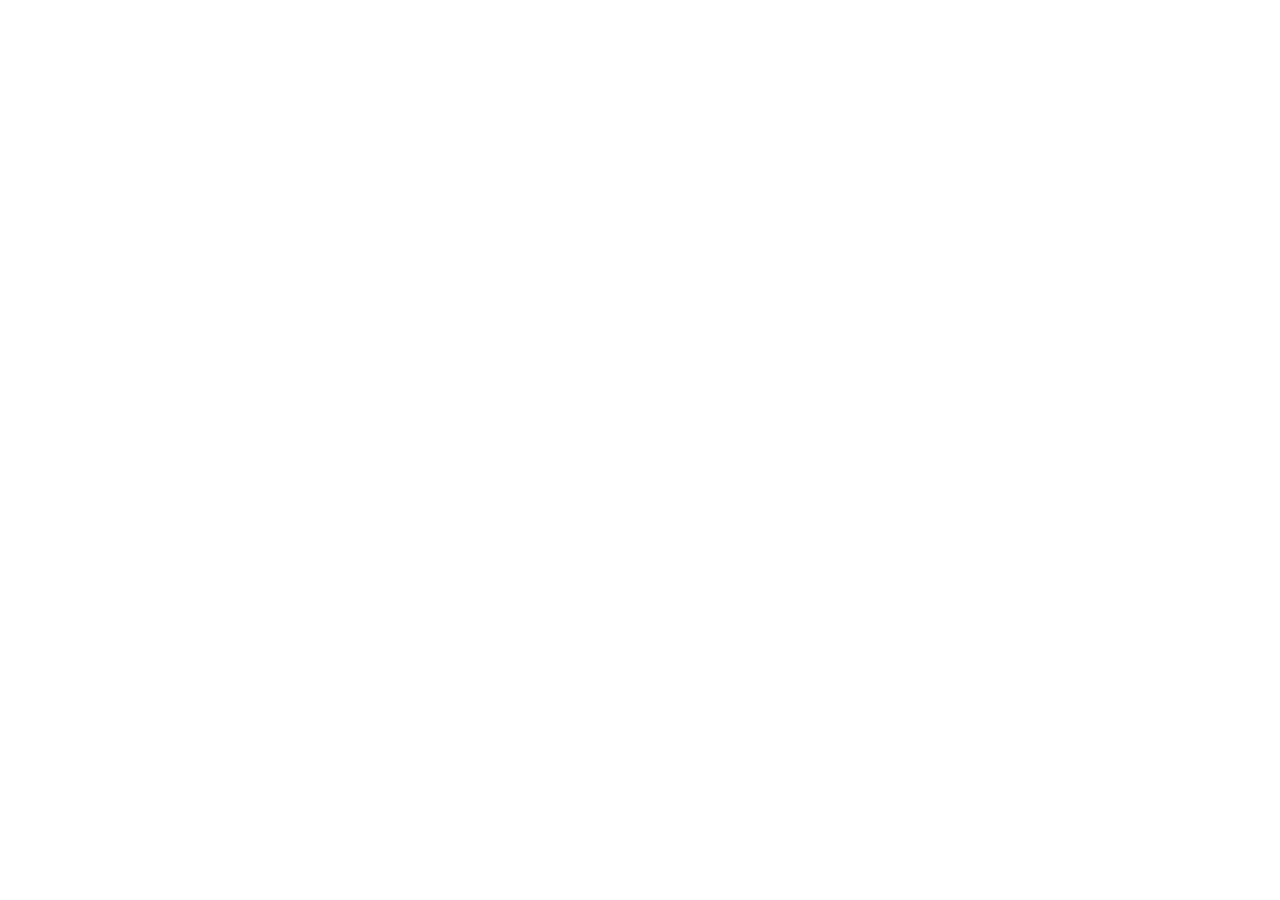
==== index.html @ 58065982 "Add files via upload" ====
<!DOCTYPE html>
<html lang="en">
<head>
  <meta charset="UTF-8">
  <meta name="viewport" content="width=device-width, initial-scale=1, viewport-fit=cover">
  <style>html.i18n-loading body{visibility:hidden}</style>
<script>
(function(){var d=document.documentElement,l='fa';
try{l=localStorage.getItem('site-lang')||'fa'}catch(e){}
d.lang=l;d.dir=l==='fa'?'rtl':'ltr';d.classList.add('i18n-loading');
setTimeout(function(){d.classList.remove('i18n-loading')},1500);})();
</script>
  <title>Kimia Gallery — Coffee House in Tehran</title>
  <meta name="description" content="Kimia Gallery is a coffee house in Tehran serving fresh coffee, sandwiches, cakes and drinks in a calm, art-filled space.">
  <meta name="theme-color" content="#0c0d12">
  <meta name="author" content="Kimia Gallery">
  <link rel="icon" href="imgs/favicon.svg" type="image/svg+xml">
  <link rel="preload" as="image" href="imgs/gallery-hero.png" fetchpriority="high">

  <link rel="preconnect" href="https://fonts.googleapis.com">
  <link rel="preconnect" href="https://fonts.gstatic.com" crossorigin>
  <link href="https://fonts.googleapis.com/css2?family=Fraunces:opsz,wght@9..144,300..600&family=Karla:wght@300;400;500;600&family=Vazirmatn:wght@300;400;500;600&display=swap" rel="stylesheet">
  <link rel="stylesheet" href="css/index.css">
</head>
<body>

  <!-- Soft glowing background shapes (the glass blurs these) -->
  <div class="bg" aria-hidden="true">
    <span class="orb orb-1"></span>
    <span class="orb orb-2"></span>
    <span class="orb orb-3"></span>
  </div>

  <button class="lang-btn" id="langBtn" type="button" data-no-i18n aria-label="Switch language">EN</button>
  <!-- Hamburger button -->
  <button class="burger" id="burger" aria-label="Open navigation" aria-expanded="false" aria-controls="drawer">
    <span></span><span></span><span></span>
  </button>

  <!-- Hamburger drawer: menu links -->
  <div class="scrim" id="scrim"></div>
  <nav class="drawer glass" id="drawer" aria-label="Main navigation" aria-hidden="true">
    <ul>
      <li><a href="pages/menu.html#coffee">Coffee's</a></li>
      <li><a href="pages/menu.html#mains">Main courses</a></li>
      <li><a href="pages/menu.html#desserts">Desserts</a></li>
      <li><a href="pages/menu.html#drinks">Drinks</a></li>
      <li><a href="pages/menu.html#reservations">Reservations</a></li>
    </ul>
  </nav>

  <main class="page">

    <!-- Top: title -->
    <header class="title glass">
      <p class="eyebrow">Coffee house · Tehran</p>
      <h1 data-no-i18n>Kimia Gallery</h1>
      <p class="est">Good taste, fresh coffee</p>

      <div class="hero-actions">
        <a class="cta hero-cta" href="pages/menu.html">View the menu</a>
        <ul class="hero-cats" aria-label="Menu categories">
          <li><a href="pages/menu.html#coffee">Coffee's</a></li>
          <li><a href="pages/menu.html#mains">Main courses</a></li>
          <li><a href="pages/menu.html#desserts">Desserts</a></li>
          <li><a href="pages/menu.html#drinks">Drinks</a></li>
          <li><a href="pages/menu.html#reservations">Reservations</a></li>
        </ul>
      </div>
    </header>

    <!-- Middle: featured interior -->
    <figure class="feature glass">
      <div class="feature-frame">
        <img src="imgs/gallery-hero.png" alt="Kimia Gallery interior" width="1536" height="1024" fetchpriority="high" decoding="async">
      </div>
      <figcaption class="feature-caption">
        <span class="kicker">Welcome</span>
        <span class="cap-text">Moments worth enjoying.</span>
      </figcaption>
    </figure>

    <!-- About -->
    <section class="about glass">
      <p id="about">Good taste, fresh coffee, and moments worth enjoying. At Kimia Gallery, discover unique flavours and make every visit a memorable experience.</p>
    </section>

    <!-- Secondary link -->
    <a class="reserve-link" href="pages/menu.html#reservations">Reserve a table</a>

    <footer class="site-foot">
      <p>Iran - Tehran - Vanak · Open every day, 12:00 – 23:00</p>
    </footer>

  </main>

  <script src="js/app.js"></script>
  <script src="js/lang.js"></script>
</body>
</html>
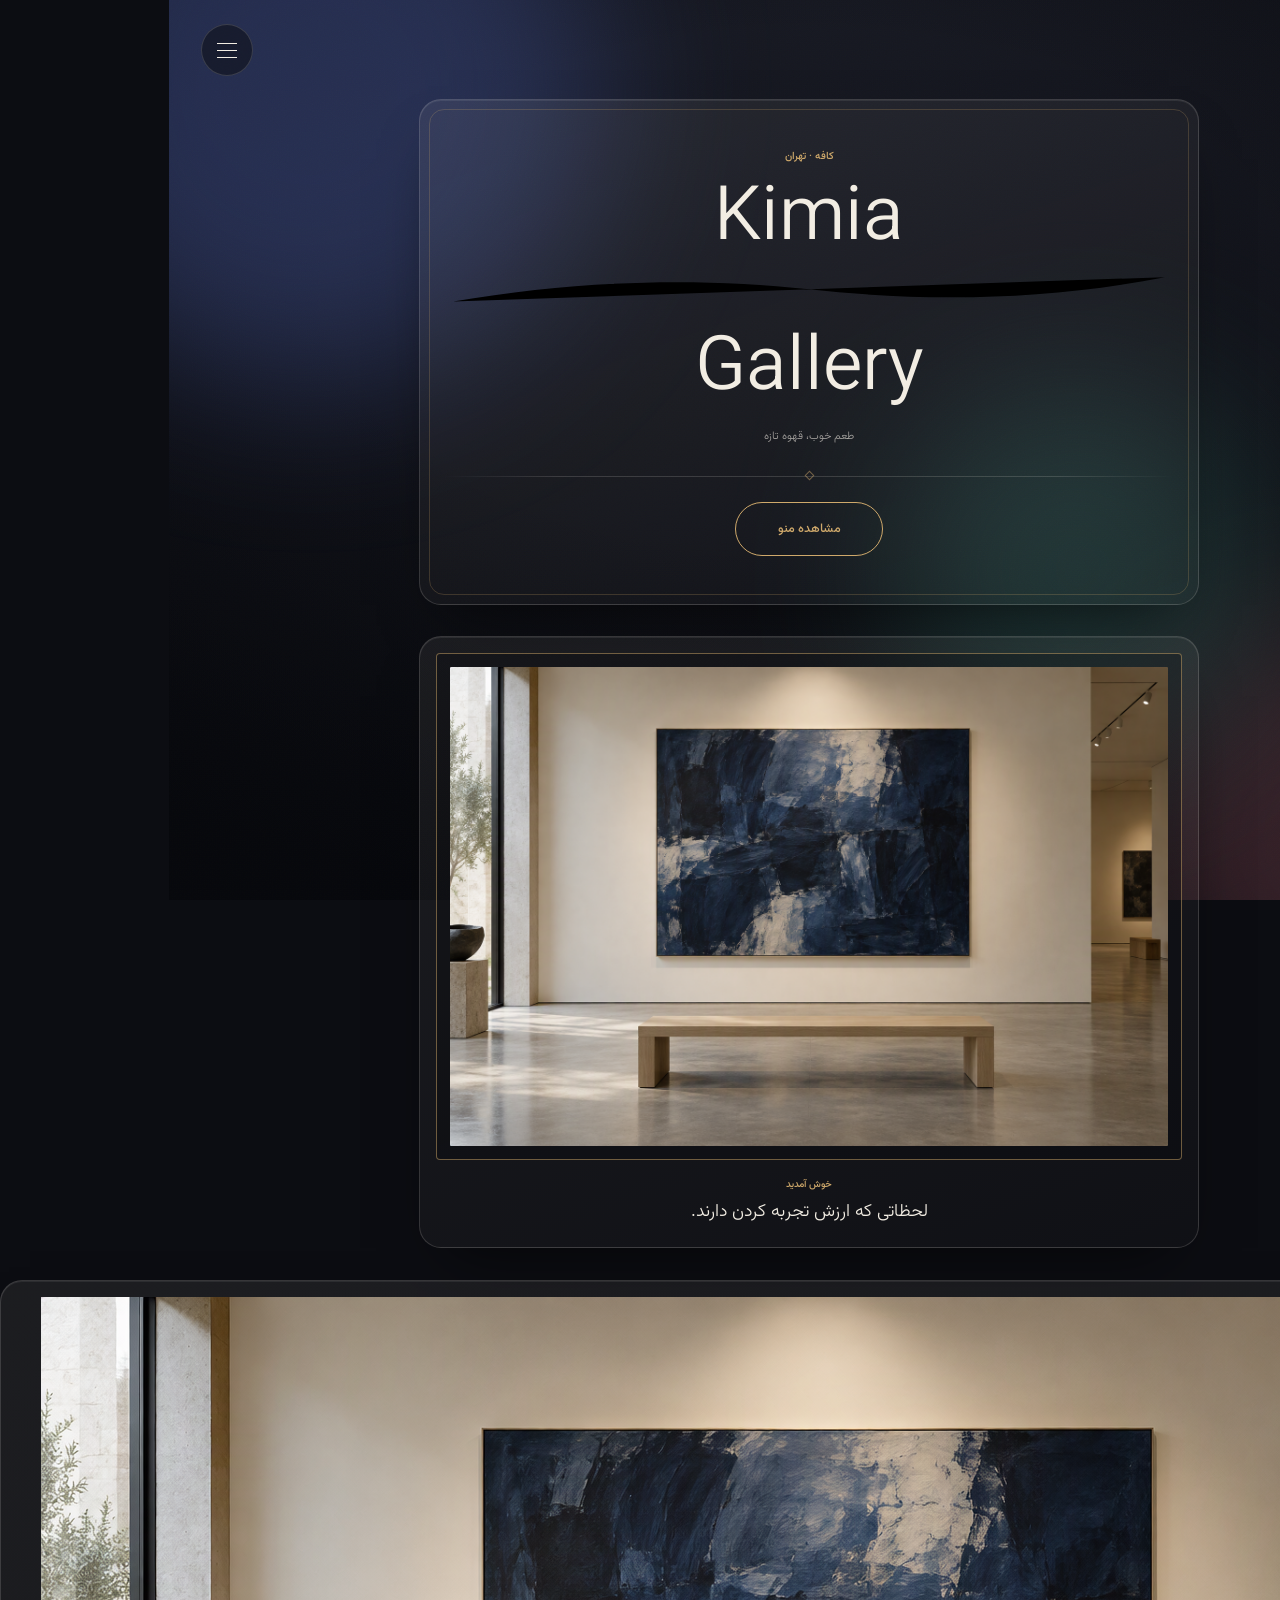
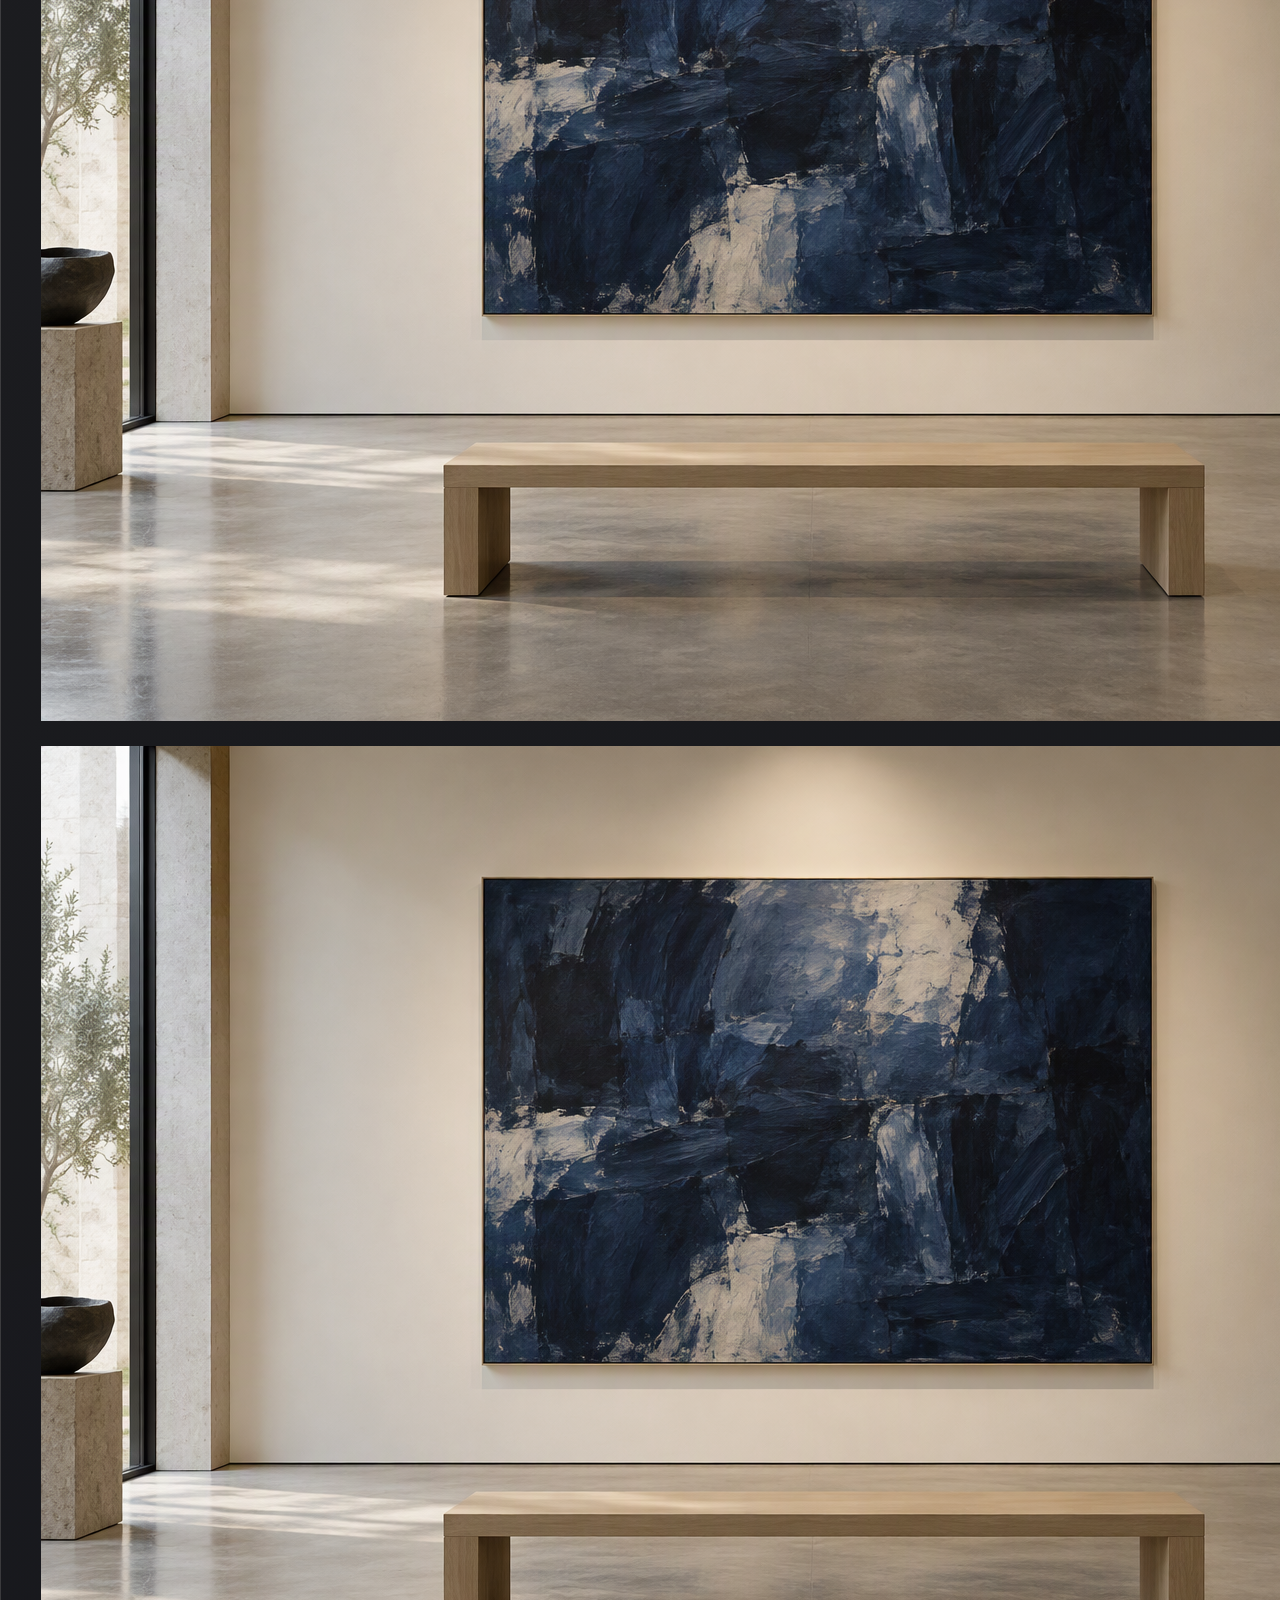
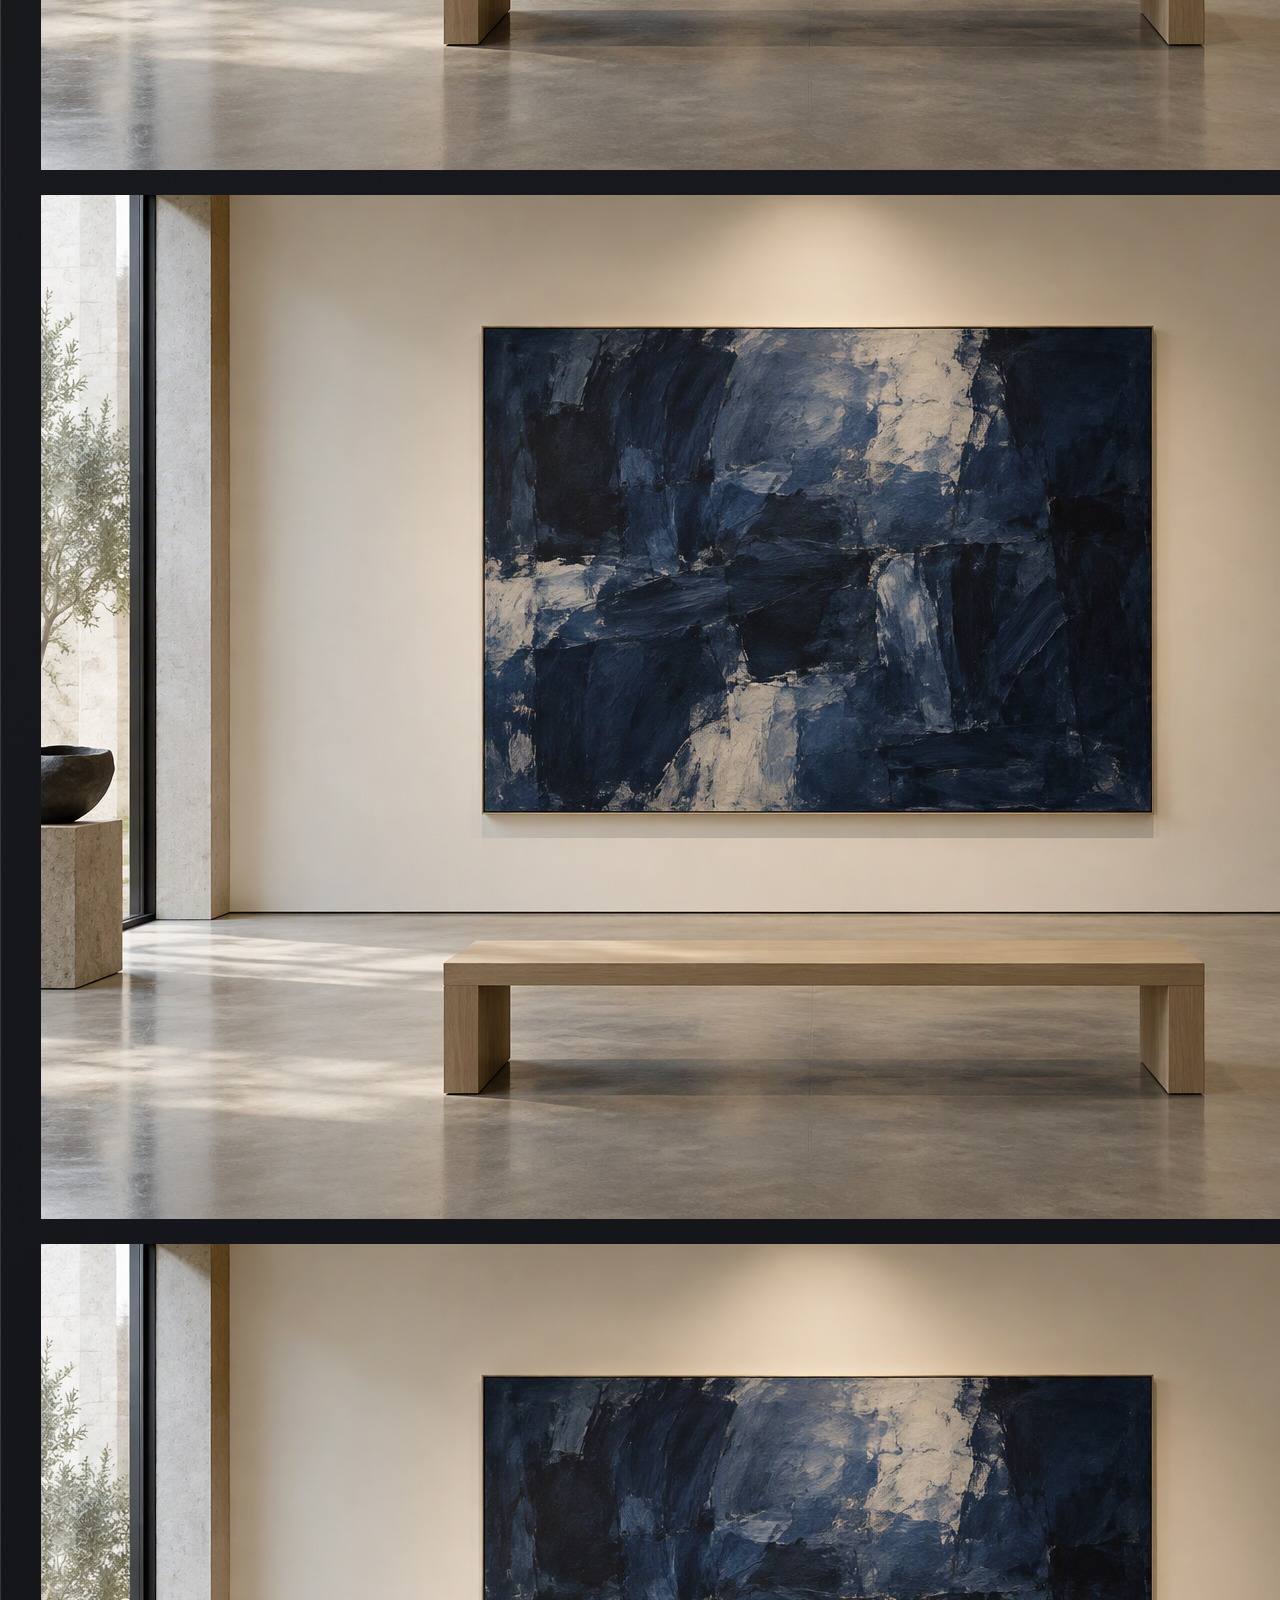
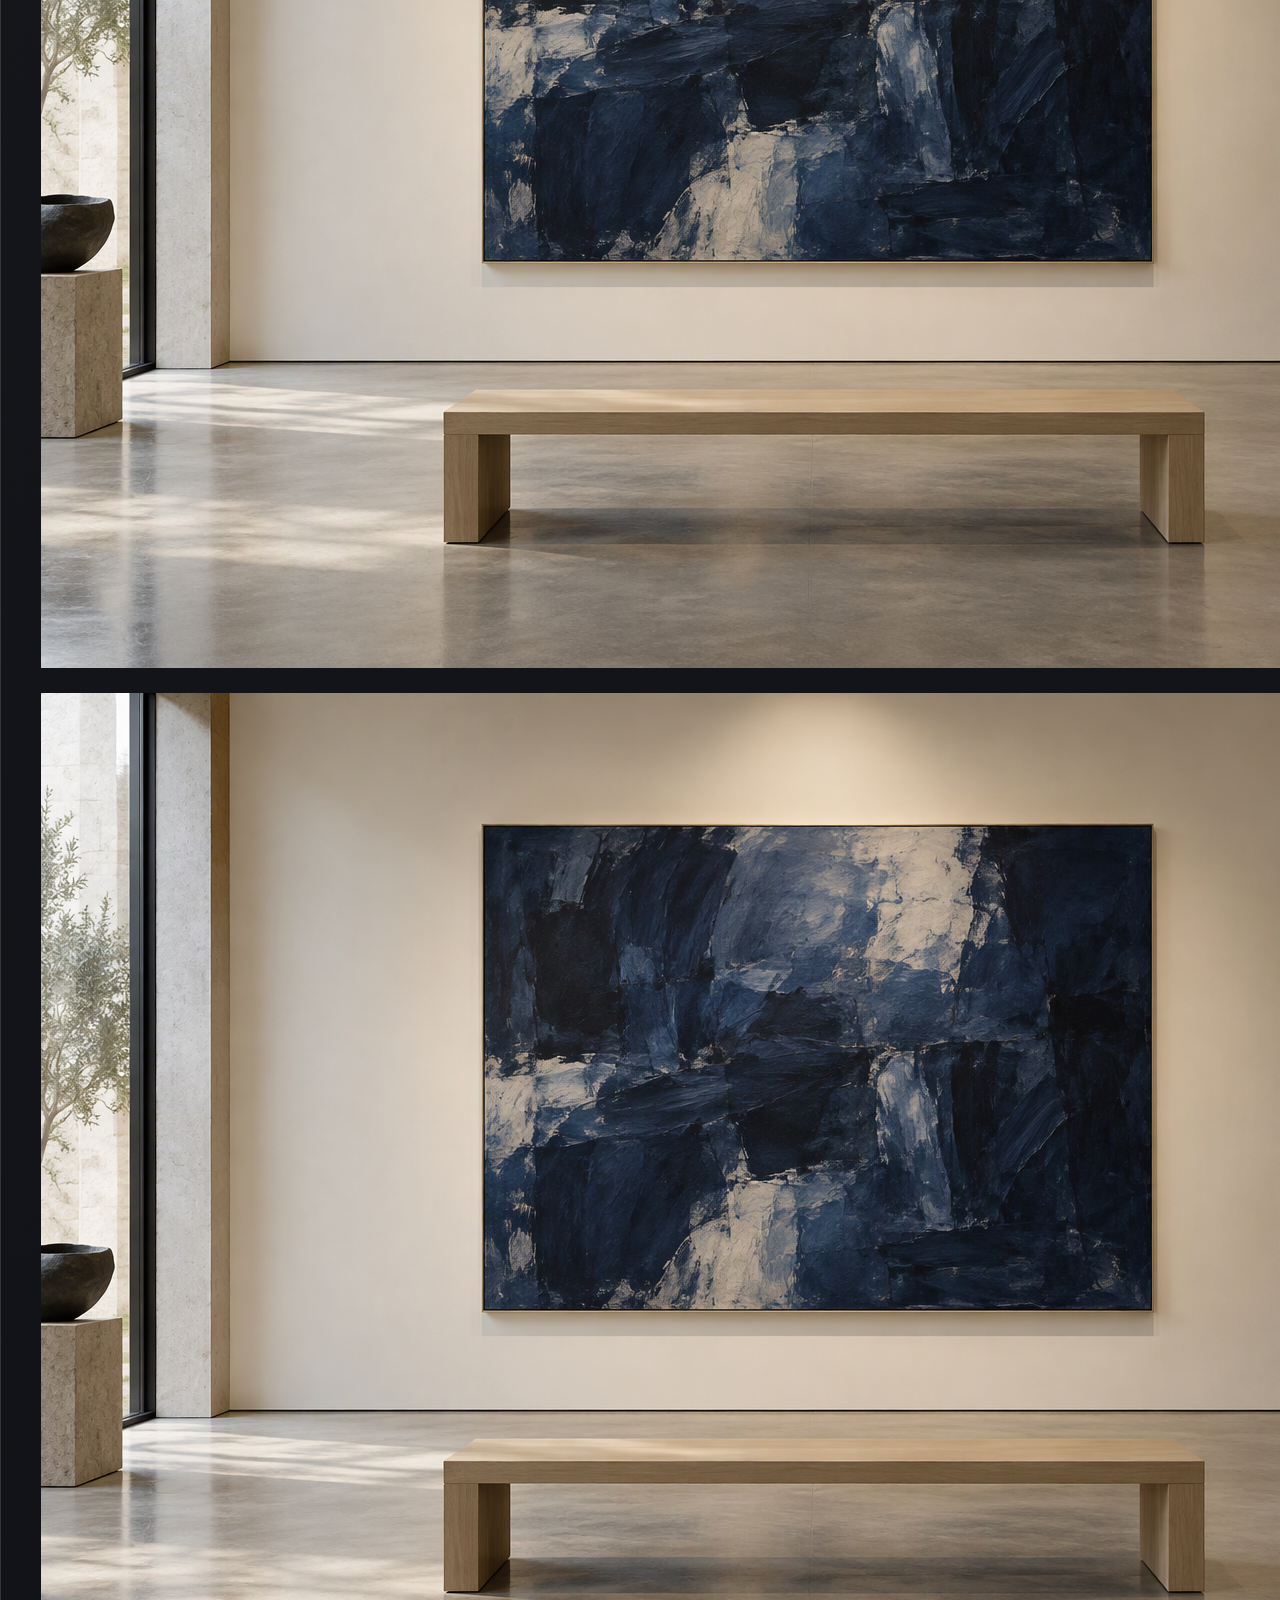
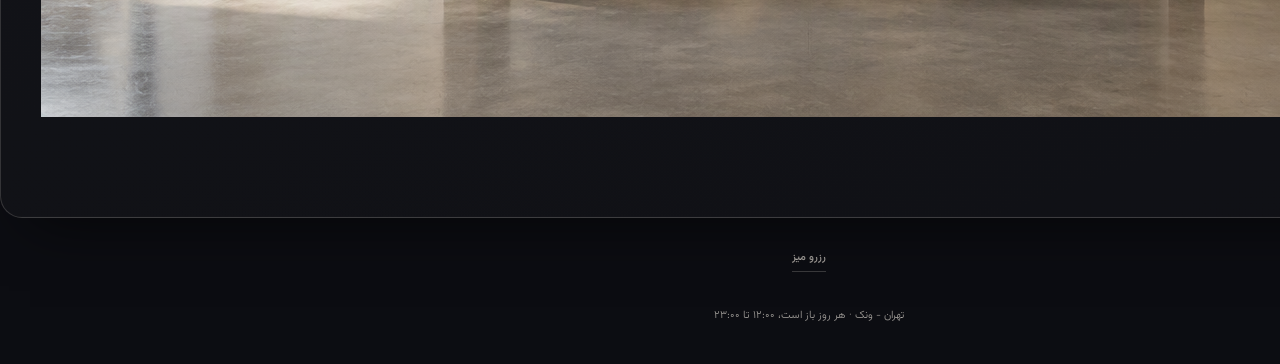
==== commit 27f397cf: "Update index.html" ====
--- a/index.html
+++ b/index.html
@@ -19,7 +19,7 @@
 
   <link rel="preconnect" href="https://fonts.googleapis.com">
   <link rel="preconnect" href="https://fonts.gstatic.com" crossorigin>
-  <link href="https://fonts.googleapis.com/css2?family=Fraunces:opsz,wght@9..144,300..600&family=Karla:wght@300;400;500;600&family=Vazirmatn:wght@300;400;500;600&display=swap" rel="stylesheet">
+  <link href="https://fonts.googleapis.com/css2?family=Instrument+Serif:ital@1&family=Fraunces:opsz,wght@9..144,300..600&family=Karla:wght@300;400;500;600&family=Vazirmatn:wght@300;400;500;600&display=swap" rel="stylesheet">
   <link rel="stylesheet" href="css/index.css">
 </head>
 <body>
@@ -54,18 +54,15 @@
     <!-- Top: title -->
     <header class="title glass">
       <p class="eyebrow">Coffee house · Tehran</p>
-      <h1 data-no-i18n>Kimia Gallery</h1>
+      <h1 data-no-i18n>
+        <span class="mark-name">Kimia</span>
+        <svg class="mark-flourish" viewBox="0 0 240 16" aria-hidden="true" focusable="false"><path d="M3 12C44 5 83 4 120 8c37 4 76 4 117-4"/></svg>
+        <span class="mark-sub">Gallery</span>
+      </h1>
       <p class="est">Good taste, fresh coffee</p>
 
       <div class="hero-actions">
         <a class="cta hero-cta" href="pages/menu.html">View the menu</a>
-        <ul class="hero-cats" aria-label="Menu categories">
-          <li><a href="pages/menu.html#coffee">Coffee's</a></li>
-          <li><a href="pages/menu.html#mains">Main courses</a></li>
-          <li><a href="pages/menu.html#desserts">Desserts</a></li>
-          <li><a href="pages/menu.html#drinks">Drinks</a></li>
-          <li><a href="pages/menu.html#reservations">Reservations</a></li>
-        </ul>
       </div>
     </header>
 
@@ -80,9 +77,45 @@
       </figcaption>
     </figure>
 
-    <!-- About -->
-    <section class="about glass">
-      <p id="about">Good taste, fresh coffee, and moments worth enjoying. At Kimia Gallery, discover unique flavours and make every visit a memorable experience.</p>
+    <!-- Gallery reel: replace each img src with your own photos -->
+    <section class="reel glass" id="gallery" role="region" aria-roledescription="carousel" aria-label="Photo gallery">
+      <div class="reel-frame">
+        <div class="reel-track" id="reelTrack" tabindex="0">
+          <figure class="reel-slide is-active">
+            <img src="imgs/gallery-hero.png" alt="Kimia Gallery" width="1536" height="1024" loading="lazy" decoding="async">
+          </figure>
+          <figure class="reel-slide">
+            <img src="imgs/gallery-hero.png" alt="Kimia Gallery" width="1536" height="1024" loading="lazy" decoding="async">
+          </figure>
+          <figure class="reel-slide">
+            <img src="imgs/gallery-hero.png" alt="Kimia Gallery" width="1536" height="1024" loading="lazy" decoding="async">
+          </figure>
+          <figure class="reel-slide">
+            <img src="imgs/gallery-hero.png" alt="Kimia Gallery" width="1536" height="1024" loading="lazy" decoding="async">
+          </figure>
+          <figure class="reel-slide">
+            <img src="imgs/gallery-hero.png" alt="Kimia Gallery" width="1536" height="1024" loading="lazy" decoding="async">
+          </figure>
+        </div>
+      </div>
+      <div class="reel-bar">
+        <span class="reel-count" data-no-i18n aria-hidden="true"><b id="reelNow">01</b><i id="reelTotal">05</i></span>
+        <div class="reel-dots">
+          <button class="reel-dot is-active" type="button" aria-label="Photo 1" aria-current="true"></button>
+          <button class="reel-dot" type="button" aria-label="Photo 2"></button>
+          <button class="reel-dot" type="button" aria-label="Photo 3"></button>
+          <button class="reel-dot" type="button" aria-label="Photo 4"></button>
+          <button class="reel-dot" type="button" aria-label="Photo 5"></button>
+        </div>
+        <div class="reel-nav">
+          <button class="reel-btn" id="reelPrev" type="button" aria-label="Previous photo">
+            <svg viewBox="0 0 24 24" aria-hidden="true" focusable="false"><path d="M14.5 5.5 8 12l6.5 6.5"/></svg>
+          </button>
+          <button class="reel-btn" id="reelNext" type="button" aria-label="Next photo">
+            <svg viewBox="0 0 24 24" aria-hidden="true" focusable="false"><path d="M9.5 5.5 16 12l-6.5 6.5"/></svg>
+          </button>
+        </div>
+      </div>
     </section>
 
     <!-- Secondary link -->
@@ -96,5 +129,6 @@
 
   <script src="js/app.js"></script>
   <script src="js/lang.js"></script>
+  <script src="js/gallery.js"></script>
 </body>
 </html>
--- a/css/index.css
+++ b/css/index.css
@@ -0,0 +1,437 @@
+/* ---------- Design tokens: change the look here ---------- */
+:root {
+  --bg-deep: #0c0d12;            /* ink */
+  --bg-mid: #171922;
+  --glow-1: #3b4a86;             /* ultramarine */
+  --glow-2: #8a4f5c;             /* rosewood */
+  --glow-3: #2e5a54;             /* deep teal */
+  --ink: #f2ede3;                /* warm ivory text */
+  --ink-soft: rgba(242, 237, 227, .64);
+  --accent: #cfa96b;             /* champagne */
+  --accent-soft: rgba(207, 169, 107, .5);
+  --glass-bg: rgba(242, 237, 227, .05);
+  --glass-border: rgba(242, 237, 227, .16);
+  --radius: 22px;
+  --font-display: "Fraunces", Georgia, serif;
+  --font-body: "Karla", system-ui, sans-serif;
+}
+
+*, *::before, *::after { box-sizing: border-box; }
+html { height: 100%; }
+body {
+  margin: 0;
+  min-height: 100%;
+  font-family: var(--font-body);
+  font-weight: 300;
+  color: var(--ink);
+  background: var(--bg-deep);
+  overflow-x: hidden;
+  -webkit-font-smoothing: antialiased;
+}
+
+/* ---------- Background ---------- */
+.bg {
+  position: fixed; inset: 0; z-index: -1;
+  background: radial-gradient(120% 90% at 50% 0%, var(--bg-mid), var(--bg-deep));
+  overflow: hidden;
+}
+.bg::before {
+  content: "";
+  position: absolute; inset: 0;
+  background: radial-gradient(90% 70% at 50% 32%, transparent 40%, rgba(4, 5, 8, .6));
+}
+.bg::after {
+  content: "";
+  position: absolute; inset: 0;
+  background-image: url("data:image/svg+xml,%3Csvg xmlns='http://www.w3.org/2000/svg' width='140' height='140'%3E%3Cfilter id='n'%3E%3CfeTurbulence type='fractalNoise' baseFrequency='0.85' numOctaves='2' stitchTiles='stitch'/%3E%3C/filter%3E%3Crect width='140' height='140' filter='url(%23n)' opacity='.55'/%3E%3C/svg%3E");
+  opacity: .16;
+  mix-blend-mode: soft-light;
+  pointer-events: none;
+}
+.orb { position: absolute; border-radius: 50%; filter: blur(80px); opacity: .5; }
+.orb-1 { width: 46vmax; height: 46vmax; background: var(--glow-1); top: -16vmax; left: -12vmax; }
+.orb-2 { width: 34vmax; height: 34vmax; background: var(--glow-2); bottom: -12vmax; right: -8vmax; opacity: .34; }
+.orb-3 { width: 30vmax; height: 30vmax; background: var(--glow-3); top: 42%; left: 56%; opacity: .45; }
+
+/* ---------- Glass ---------- */
+.glass {
+  background: linear-gradient(160deg, rgba(242, 237, 227, .07), rgba(242, 237, 227, .02));
+  border: 1px solid var(--glass-border);
+  border-radius: var(--radius);
+  -webkit-backdrop-filter: blur(20px) saturate(130%);
+  backdrop-filter: blur(20px) saturate(130%);
+  box-shadow:
+    0 30px 60px -30px rgba(0, 0, 0, .7),
+    inset 0 1px 0 rgba(255, 255, 255, .08);
+}
+
+/* ---------- Layout ---------- */
+.page {
+  width: min(100%, 800px);
+  margin: 0 auto;
+  padding: clamp(5rem, 11vh, 6.5rem) 1.25rem calc(2.5rem + env(safe-area-inset-bottom, 0px));
+  display: flex;
+  flex-direction: column;
+  align-items: center;
+  gap: clamp(1.5rem, 3.5vh, 2.25rem);
+  animation: rise .9s cubic-bezier(.2, .7, .2, 1) both;
+}
+@keyframes rise { from { opacity: 0; transform: translateY(18px); } }
+
+/* ---------- Title panel ---------- */
+.title {
+  width: 100%;
+  padding: clamp(2.1rem, 6vw, 3rem) 1.5rem;
+  border-radius: var(--radius);
+  text-align: center;
+  position: relative;
+}
+.title::before {
+  content: "";
+  position: absolute; inset: 9px;
+  border: 1px solid rgba(207, 169, 107, .22);
+  border-radius: calc(var(--radius) - 7px);
+  pointer-events: none;
+}
+.eyebrow {
+  margin: 0 0 1.1rem;
+  font-size: .66rem;
+  font-weight: 500;
+  letter-spacing: .34em;
+  text-transform: uppercase;
+  color: var(--accent);
+}
+h1 {
+  margin: 0;
+  font-family: var(--font-display);
+  font-weight: 300;
+  font-size: clamp(2.7rem, 9vw, 4.7rem);
+  font-variation-settings: "opsz" 120;
+  letter-spacing: .025em;
+  line-height: 1;
+}
+.est {
+  margin: 1.25rem 0 0;
+  font-size: .7rem;
+  letter-spacing: .2em;
+  text-transform: uppercase;
+  color: var(--ink-soft);
+}
+
+/* ---------- Menu access inside the hero ---------- */
+.hero-actions {
+  position: relative;
+  margin-top: 1.9rem;
+  padding-top: 1.65rem;
+  display: grid;
+  justify-items: center;
+  gap: 1.15rem;
+}
+.hero-actions::before {
+  content: "";
+  position: absolute;
+  top: 0; left: 0; right: 0;
+  height: 1px;
+  background: linear-gradient(90deg, transparent, rgba(242, 237, 227, .16) 16%, rgba(242, 237, 227, .16) 84%, transparent);
+}
+.hero-actions::after {
+  content: "";
+  position: absolute;
+  top: -4px;
+  left: 50%;
+  width: 7px; height: 7px;
+  margin-left: -3.5px;
+  border: 1px solid var(--accent-soft);
+  transform: rotate(45deg);
+  pointer-events: none;
+}
+.hero-cta { padding: .82rem 2.1rem; font-size: .72rem; }
+.hero-cats {
+  counter-reset: cat;
+  list-style: none;
+  display: flex;
+  flex-wrap: wrap;
+  justify-content: center;
+  align-items: baseline;
+  gap: .7rem 1.15rem;
+  margin: 0;
+  padding: 0;
+  font-size: .7rem;
+  font-weight: 600;
+  letter-spacing: .14em;
+  text-transform: uppercase;
+}
+.hero-cats li { counter-increment: cat; }
+.hero-cats a {
+  display: inline-flex;
+  align-items: baseline;
+  gap: .42rem;
+  padding-bottom: .28rem;
+  border-bottom: 1px solid rgba(207, 169, 107, .34);
+  color: var(--ink);
+  text-decoration: none;
+  transition: color .25s, border-color .25s;
+}
+.hero-cats a::before {
+  content: counter(cat, decimal-leading-zero);
+  font-family: var(--font-display);
+  font-size: .64rem;
+  font-style: italic;
+  letter-spacing: .05em;
+  color: var(--accent);
+}
+.hero-cats a:hover,
+.hero-cats a:focus-visible {
+  color: var(--accent);
+  border-color: var(--accent);
+}
+.hero-cats a:focus-visible { outline: 2px solid var(--accent); outline-offset: 4px; border-radius: 2px; }
+
+.reserve-link {
+  display: inline-flex;
+  align-items: baseline;
+  gap: .5rem;
+  padding-bottom: .3rem;
+  border-bottom: 1px solid rgba(242, 237, 227, .2);
+  color: var(--ink-soft);
+  font-size: .68rem;
+  font-weight: 500;
+  letter-spacing: .18em;
+  text-transform: uppercase;
+  text-decoration: none;
+  transition: color .25s, border-color .25s;
+}
+.reserve-link:hover { color: var(--accent); border-color: var(--accent-soft); }
+.reserve-link:focus-visible { outline: 2px solid var(--accent); outline-offset: 4px; }
+
+/* ---------- Featured artwork ---------- */
+.feature {
+  width: 100%;
+  margin: 0;
+  padding: 1rem 1rem 1.3rem;
+}
+.feature-frame {
+  padding: .8rem;
+  border: 1px solid var(--accent-soft);
+  border-radius: 4px;
+  background: rgba(4, 5, 8, .25);
+}
+.feature-frame img {
+  display: block;
+  width: 100%;
+  height: auto;
+  aspect-ratio: 3 / 2;
+  object-fit: cover;
+  border-radius: 1px;
+}
+.feature-caption {
+  margin: 1.05rem .25rem 0;
+  display: flex;
+  flex-direction: column;
+  align-items: center;
+  gap: .4rem;
+  text-align: center;
+}
+.feature-caption .kicker {
+  font-size: .62rem;
+  font-weight: 500;
+  letter-spacing: .3em;
+  text-transform: uppercase;
+  color: var(--accent);
+}
+.feature-caption .cap-text {
+  font-family: var(--font-display);
+  font-size: clamp(.98rem, 3vw, 1.12rem);
+  color: var(--ink);
+}
+
+/* ---------- About ---------- */
+.about {
+  width: min(100%, 640px);
+  padding: 1.8rem 2rem;
+  border-radius: 18px;
+  text-align: center;
+}
+.about p {
+  margin: 0;
+  font-family: var(--font-display);
+  font-weight: 300;
+  font-size: clamp(1.08rem, 3vw, 1.28rem);
+  line-height: 1.7;
+  color: var(--ink);
+}
+
+/* ---------- Button ---------- */
+.cta {
+  display: inline-block;
+  padding: 1rem 2.6rem;
+  border: 1px solid var(--accent);
+  border-radius: 999px;
+  background: transparent;
+  color: var(--accent);
+  font-size: .78rem;
+  font-weight: 500;
+  letter-spacing: .18em;
+  text-transform: uppercase;
+  text-decoration: none;
+  transition: background .3s, color .3s, transform .25s;
+}
+.cta:hover {
+  background: var(--accent);
+  color: #14151b;
+  transform: translateY(-2px);
+}
+.cta:focus-visible { outline: 2px solid var(--ink); outline-offset: 4px; }
+
+/* ---------- Footer ---------- */
+.site-foot {
+  margin-top: .25rem;
+  text-align: center;
+  color: var(--ink-soft);
+  font-size: .68rem;
+  letter-spacing: .14em;
+  text-transform: uppercase;
+}
+.site-foot p { margin: 0; }
+
+/* ---------- Hamburger ---------- */
+.burger {
+  position: fixed;
+  top: calc(1rem + env(safe-area-inset-top, 0px));
+  right: 1rem;
+  z-index: 30;
+  width: 52px; height: 52px;
+  display: grid; place-content: center; gap: 6px;
+  border-radius: 50%;
+  border: 1px solid var(--glass-border);
+  background: rgba(14, 15, 20, .55);
+  -webkit-backdrop-filter: blur(16px);
+  backdrop-filter: blur(16px);
+  cursor: pointer;
+  transition: border-color .25s;
+}
+.burger:hover { border-color: var(--accent-soft); }
+.burger span {
+  display: block; width: 20px; height: 1px;
+  background: var(--ink);
+  transition: transform .35s, opacity .25s;
+}
+.burger[aria-expanded="true"] span:nth-child(1) { transform: translateY(7px) rotate(45deg); }
+.burger[aria-expanded="true"] span:nth-child(2) { opacity: 0; }
+.burger[aria-expanded="true"] span:nth-child(3) { transform: translateY(-7px) rotate(-45deg); }
+.burger:focus-visible { outline: 2px solid var(--accent); outline-offset: 3px; }
+
+.scrim {
+  position: fixed; inset: 0; z-index: 10;
+  background: rgba(4, 5, 8, .55);
+  opacity: 0; pointer-events: none;
+  transition: opacity .35s;
+}
+.scrim.open { opacity: 1; pointer-events: auto; }
+
+.drawer {
+  position: fixed;
+  z-index: 20;
+  top: calc(4.8rem + env(safe-area-inset-top, 0px));
+  right: 1rem;
+  width: min(320px, calc(100% - 2rem));
+  padding: 1rem;
+  background: linear-gradient(165deg, rgba(25, 27, 36, .95), rgba(12, 13, 18, .95));
+  border-radius: 18px;
+  opacity: 0;
+  transform: translateY(-12px) scale(.97);
+  transform-origin: top right;
+  visibility: hidden;
+  transition: opacity .3s, transform .3s, visibility .3s;
+}
+.drawer.open { opacity: 1; transform: none; visibility: visible; }
+.drawer ul { list-style: none; margin: 0; padding: 0; counter-reset: nav; }
+.drawer li { counter-increment: nav; }
+.drawer li + li { border-top: 1px solid rgba(242, 237, 227, .1); }
+.drawer a {
+  display: flex;
+  align-items: baseline;
+  gap: .9rem;
+  padding: .95rem 1rem;
+  font-family: var(--font-display);
+  font-size: 1.32rem;
+  font-weight: 300;
+  color: var(--ink);
+  text-decoration: none;
+  border-radius: 10px;
+  transition: background .25s, color .25s;
+}
+.drawer a::before {
+  content: counter(nav, decimal-leading-zero);
+  font-family: var(--font-body);
+  font-size: .6rem;
+  font-weight: 500;
+  letter-spacing: .2em;
+  color: var(--accent);
+}
+.drawer a:hover, .drawer a:focus-visible {
+  background: rgba(207, 169, 107, .09);
+  color: var(--accent);
+  outline: none;
+}
+
+/* ---------- Language switch ---------- */
+.lang-btn {
+  position: fixed;
+  top: calc(1rem + env(safe-area-inset-top, 0px));
+  left: 1rem;
+  z-index: 30;
+  width: 52px; height: 52px;
+  border-radius: 50%;
+  border: 1px solid var(--glass-border);
+  background: rgba(14, 15, 20, .55);
+  -webkit-backdrop-filter: blur(16px);
+  backdrop-filter: blur(16px);
+  color: var(--ink);
+  font: 500 .88rem var(--font-body);
+  cursor: pointer;
+  transition: background .25s, color .25s, border-color .25s;
+}
+.lang-btn:hover { border-color: var(--accent-soft); color: var(--accent); }
+.lang-btn:focus-visible { outline: 2px solid var(--accent); outline-offset: 3px; }
+
+/* ---------- Larger screens ---------- */
+@media (min-width: 900px) {
+  .page { width: 820px; }
+  .burger { top: 1.5rem; right: 2rem; }
+  .drawer { top: 5.4rem; right: 2rem; }
+  .lang-btn { top: 1.5rem; left: 2rem; }
+}
+
+/* ---------- Compact hero index ---------- */
+@media (max-width: 600px) {
+  .hero-cats {
+    display: grid;
+    grid-template-columns: repeat(2, max-content);
+    justify-content: center;
+    justify-items: start;
+    gap: .7rem 1.6rem;
+  }
+  .hero-cats li:last-child { grid-column: 1 / -1; justify-self: center; }
+}
+
+@media (prefers-reduced-motion: reduce) {
+  *, *::before, *::after { animation: none !important; transition: none !important; }
+}
+
+/* ---------- Persian: font, no letter-spacing (it breaks Persian letter joining) ---------- */
+html[lang="fa"] {
+  --font-display: "Vazirmatn", Tahoma, system-ui, sans-serif;
+  --font-body: "Vazirmatn", Tahoma, system-ui, sans-serif;
+}
+html[lang="fa"] * { letter-spacing: 0 !important; }
+
+/* ---------- Right-to-left ---------- */
+html[dir="rtl"] .burger { right: auto; left: 1rem; }
+html[dir="rtl"] .lang-btn { left: auto; right: 1rem; }
+html[dir="rtl"] .drawer { right: auto; left: 1rem; transform-origin: top left; }
+@media (min-width: 900px) {
+  html[dir="rtl"] .burger { left: 2rem; }
+  html[dir="rtl"] .lang-btn { right: 2rem; }
+  html[dir="rtl"] .drawer { left: 2rem; }
+}
